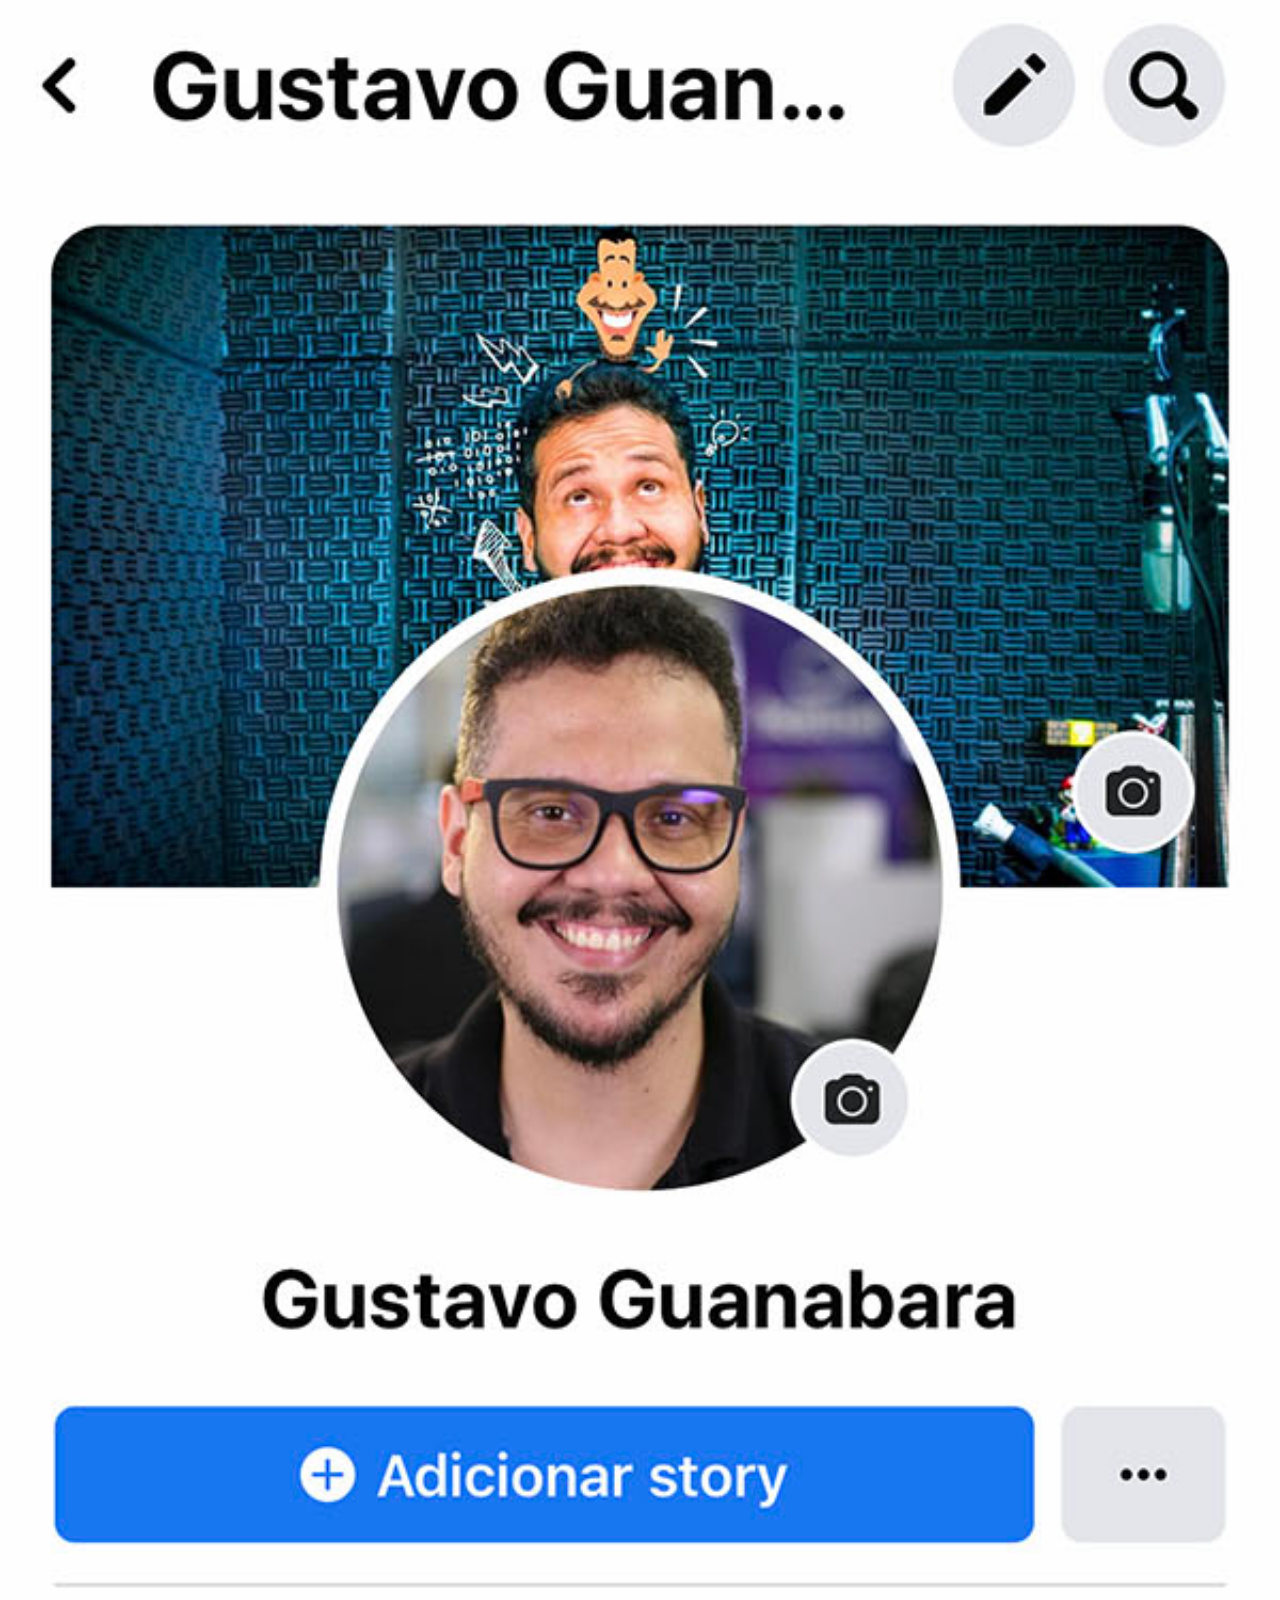
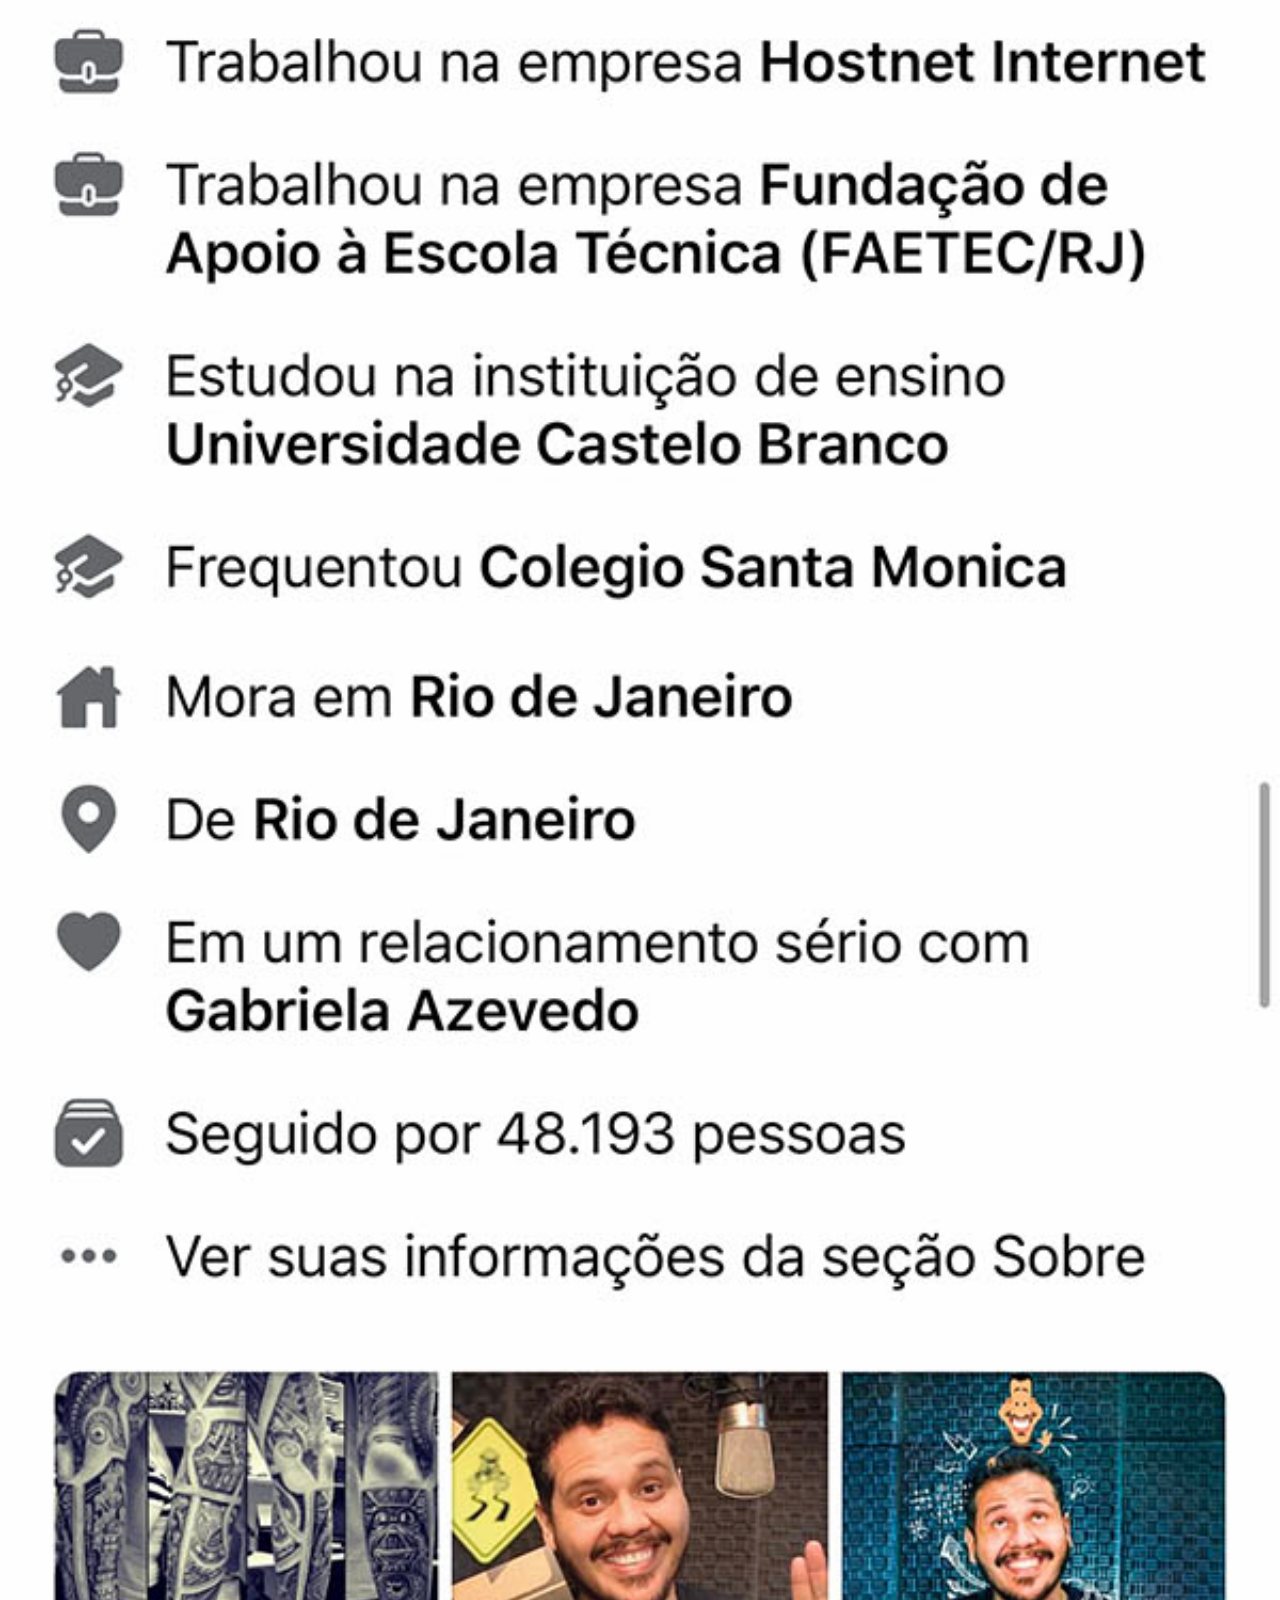
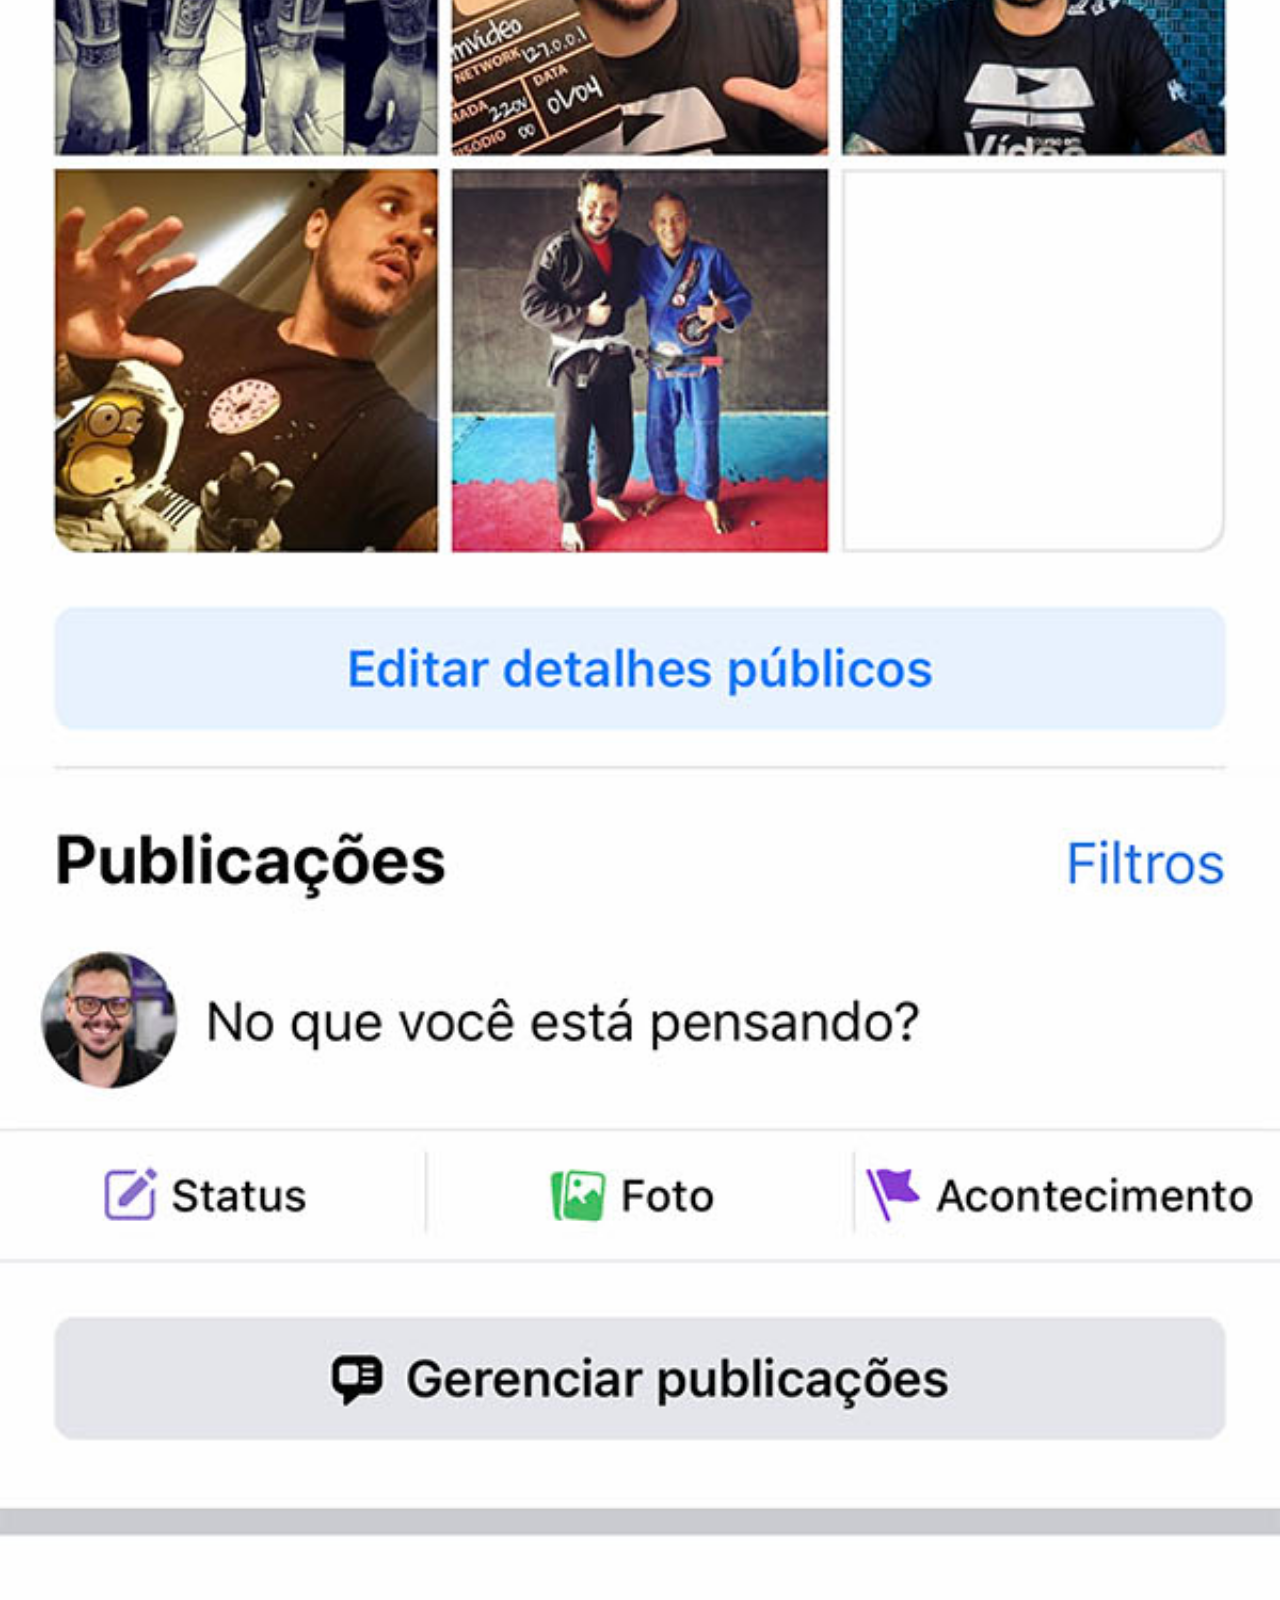
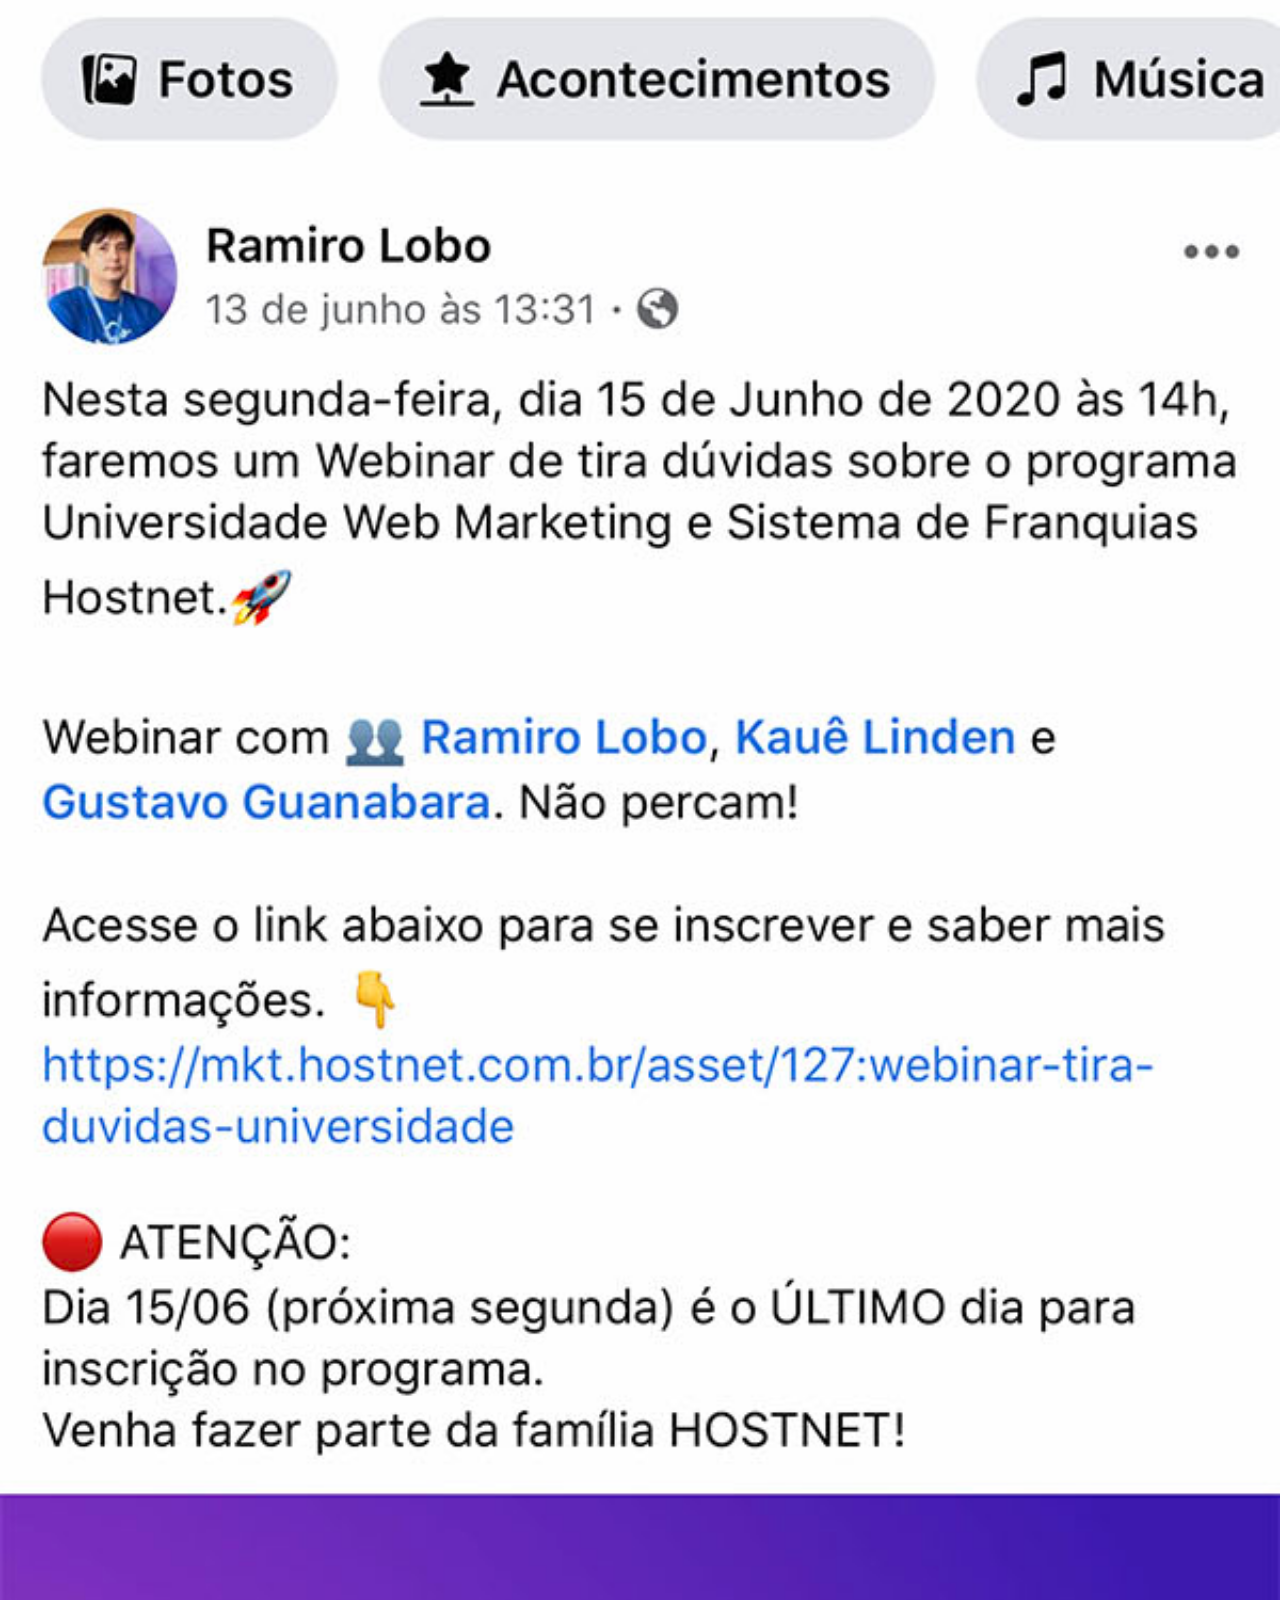
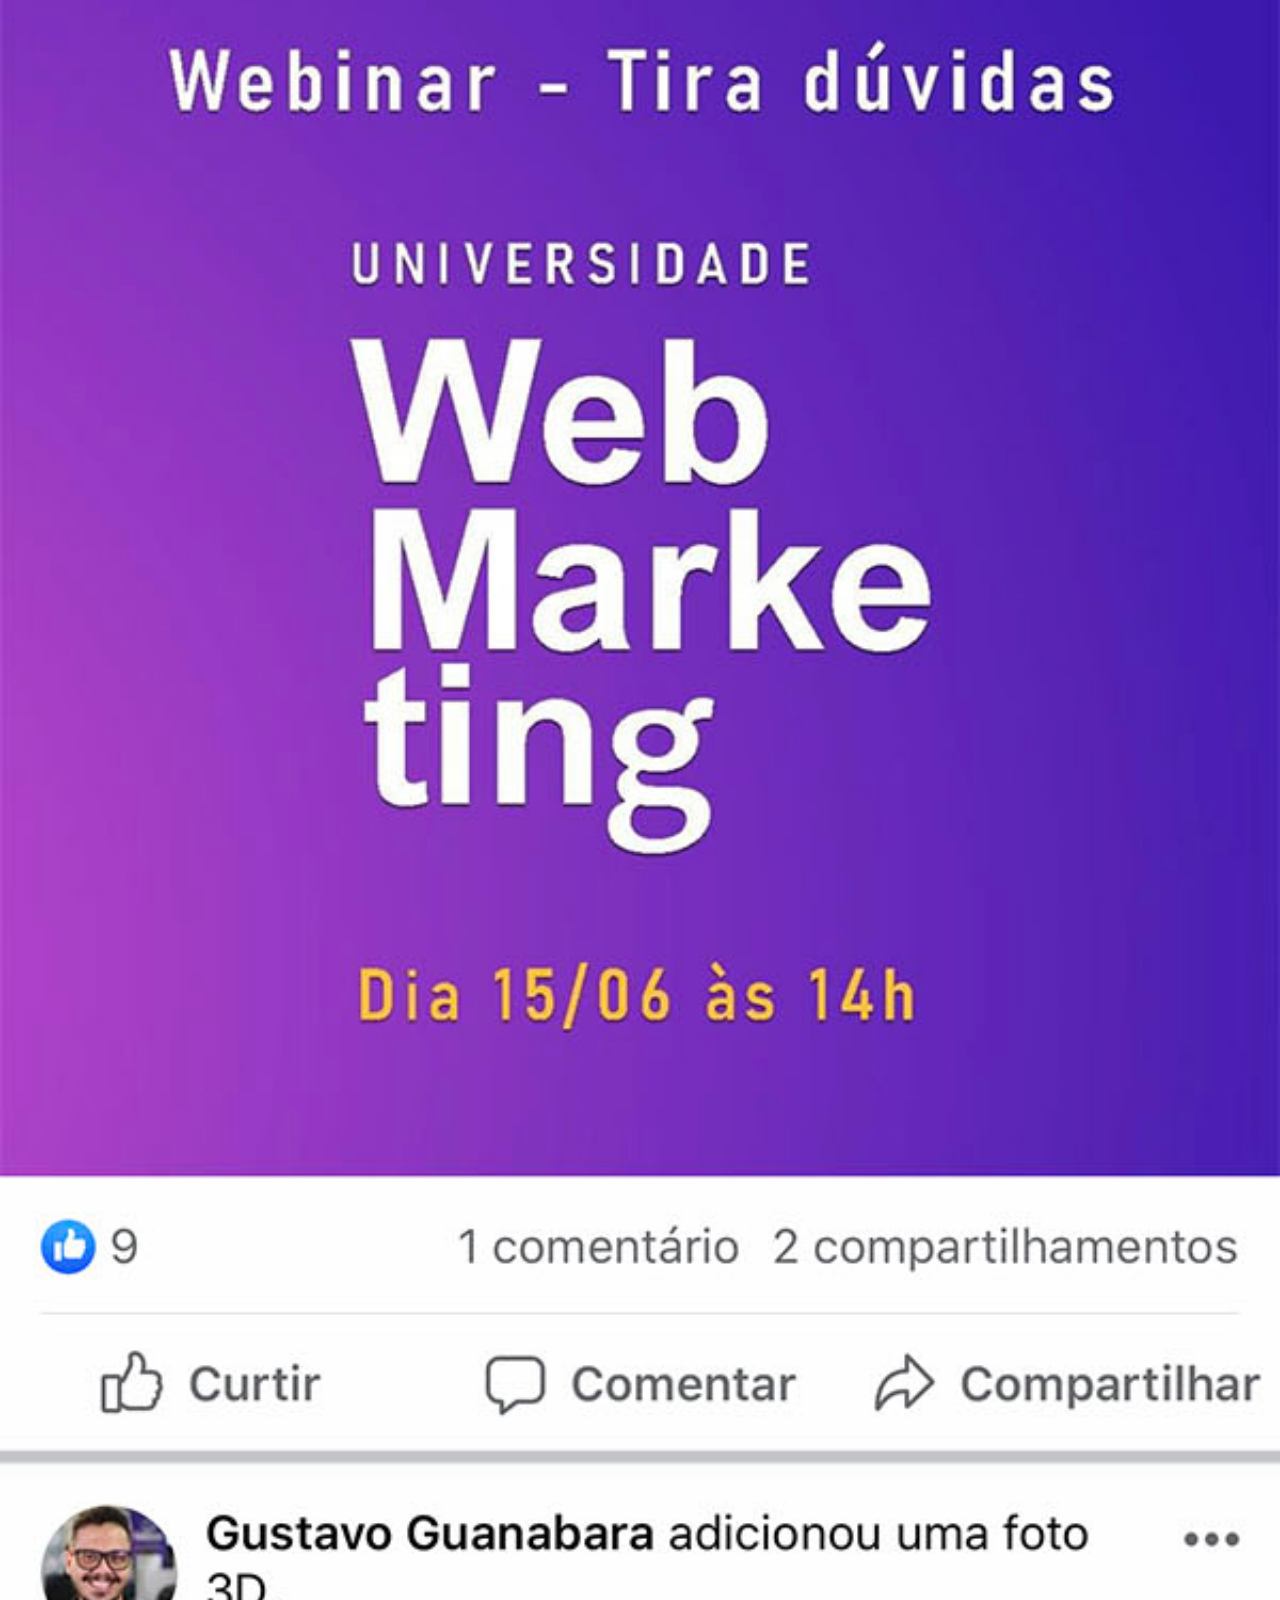
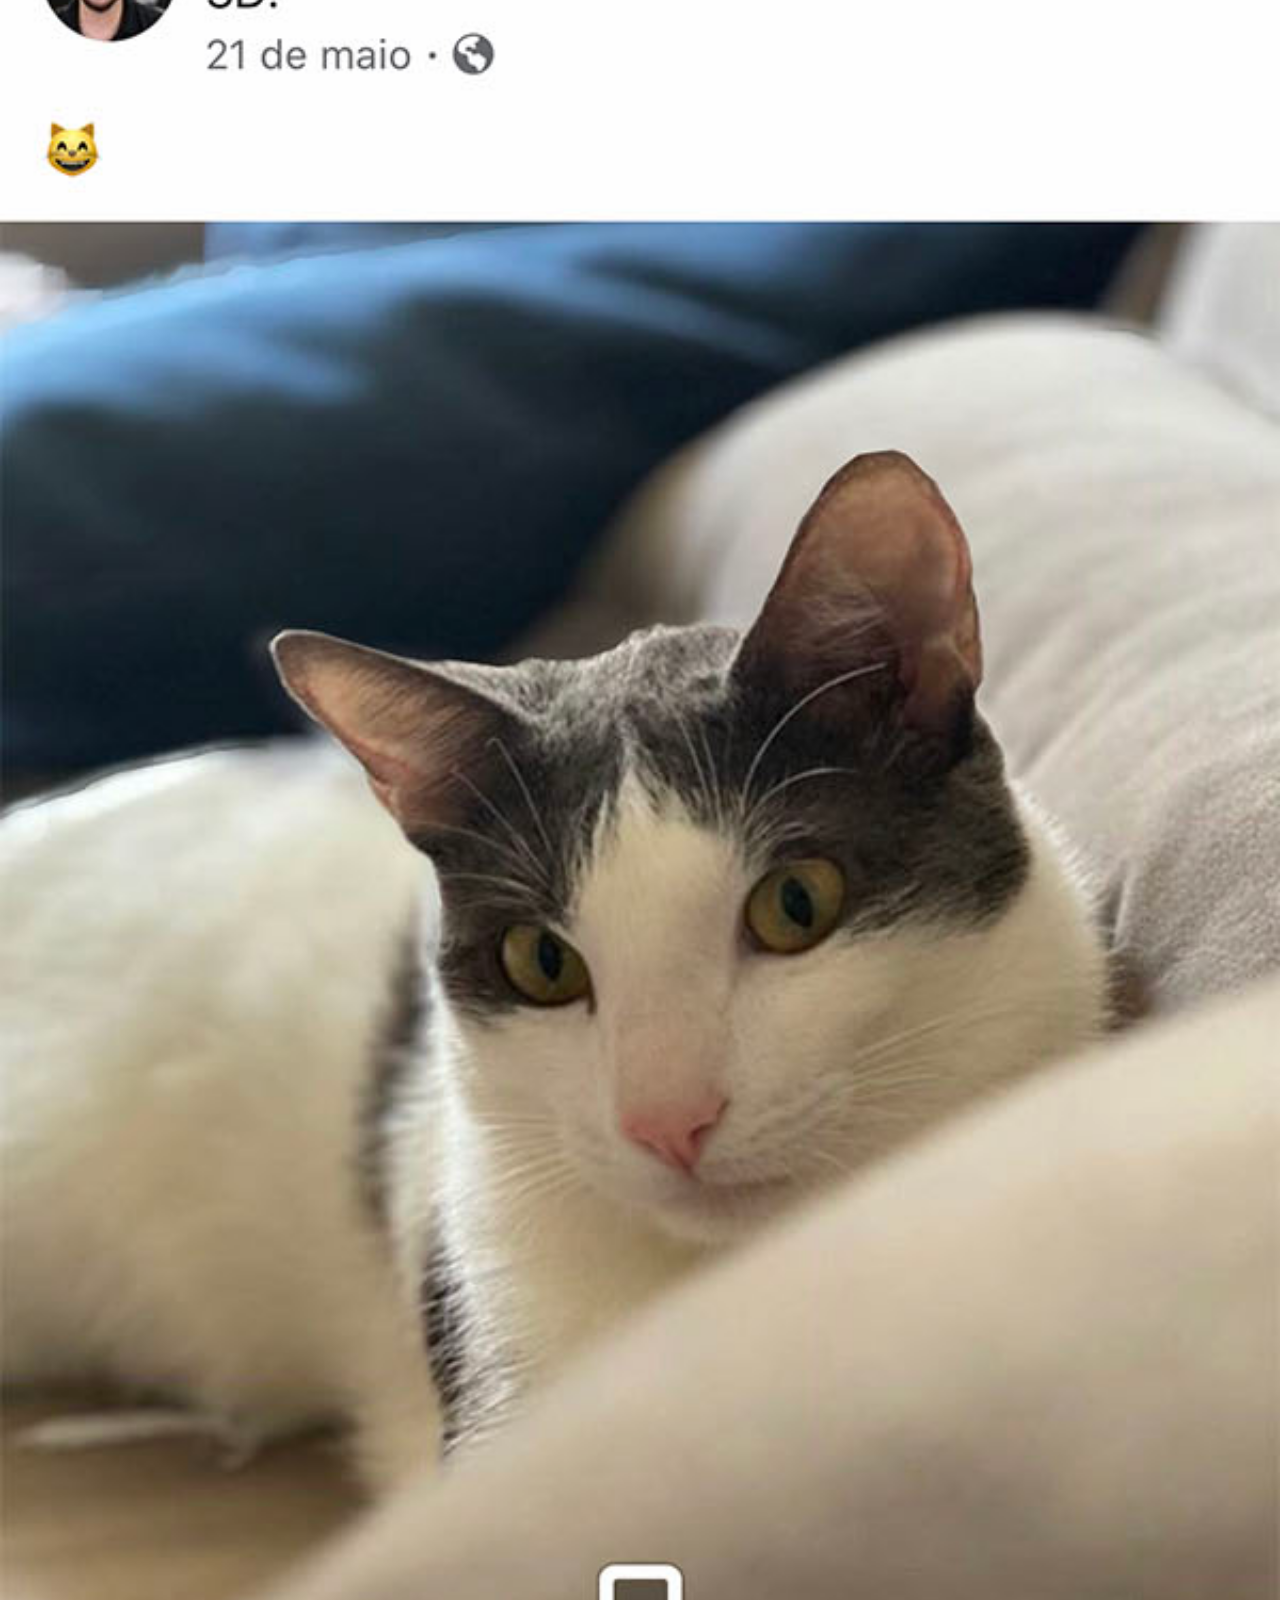
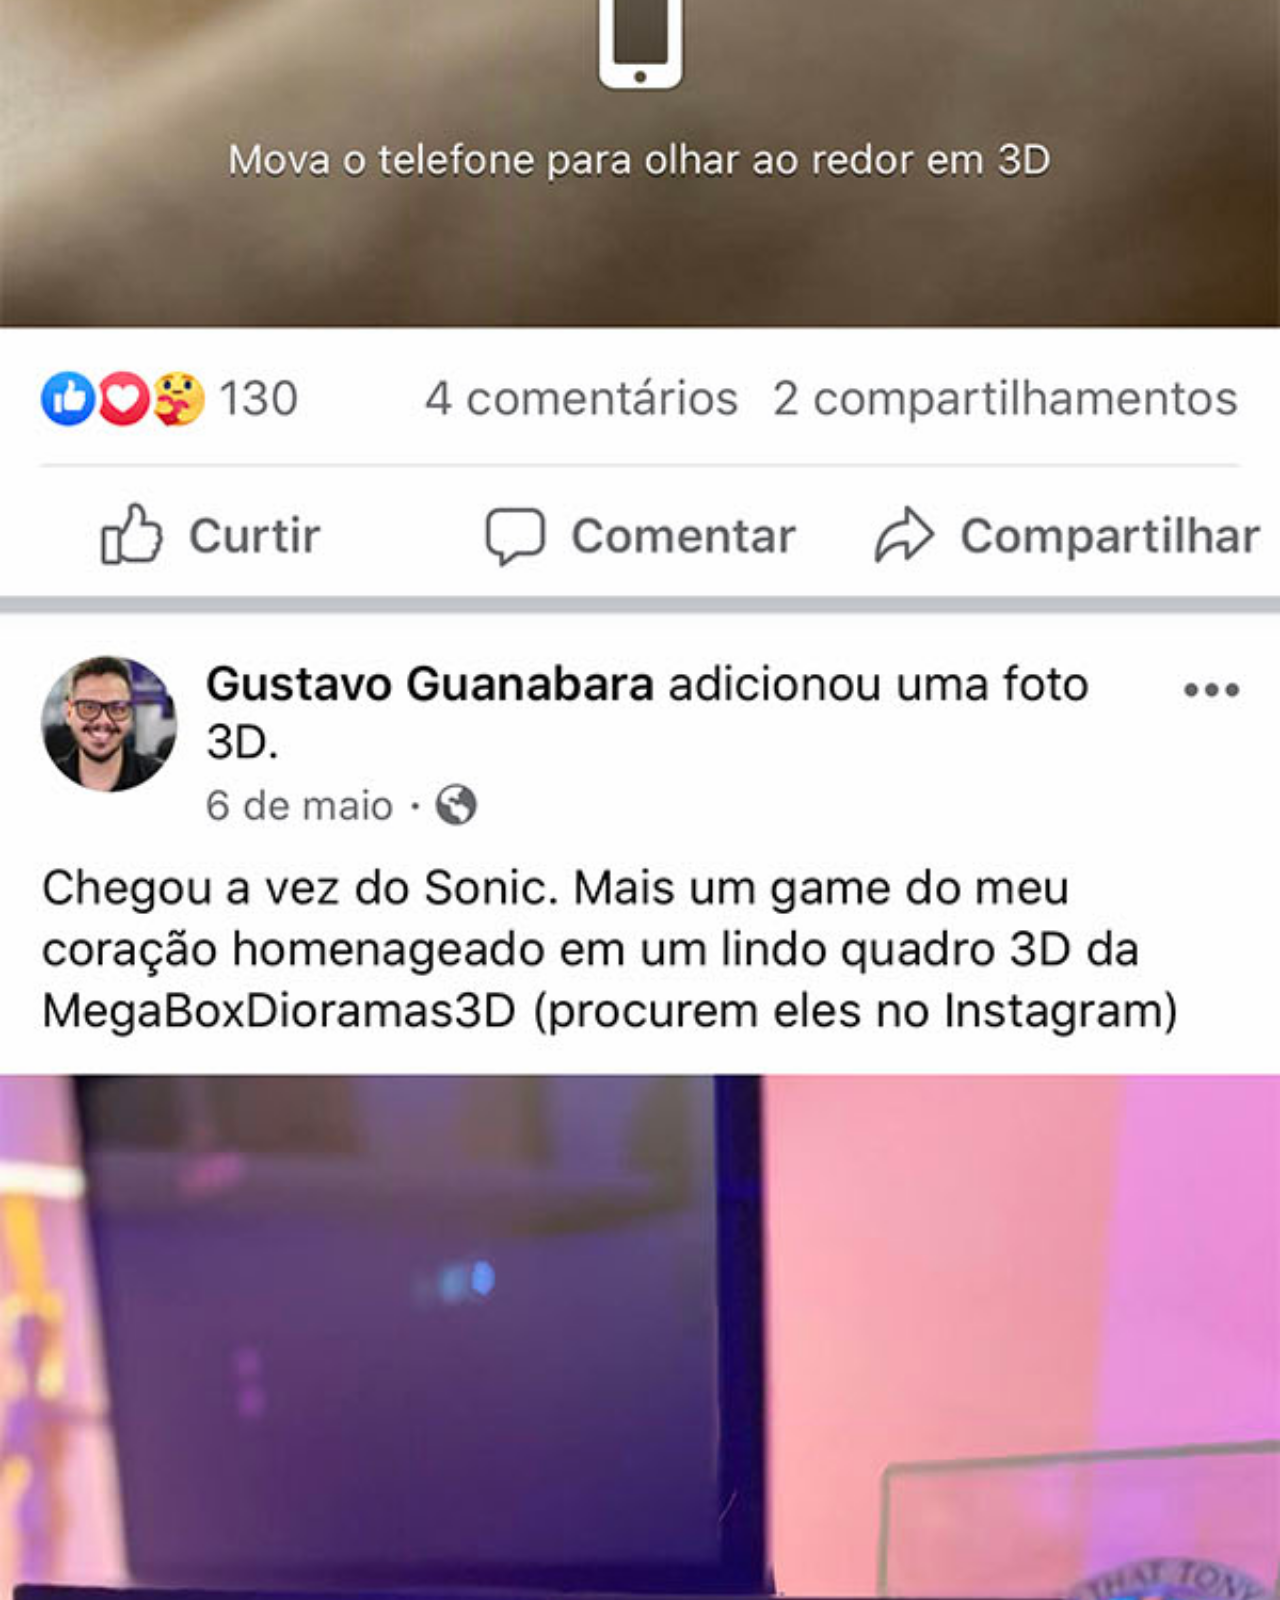
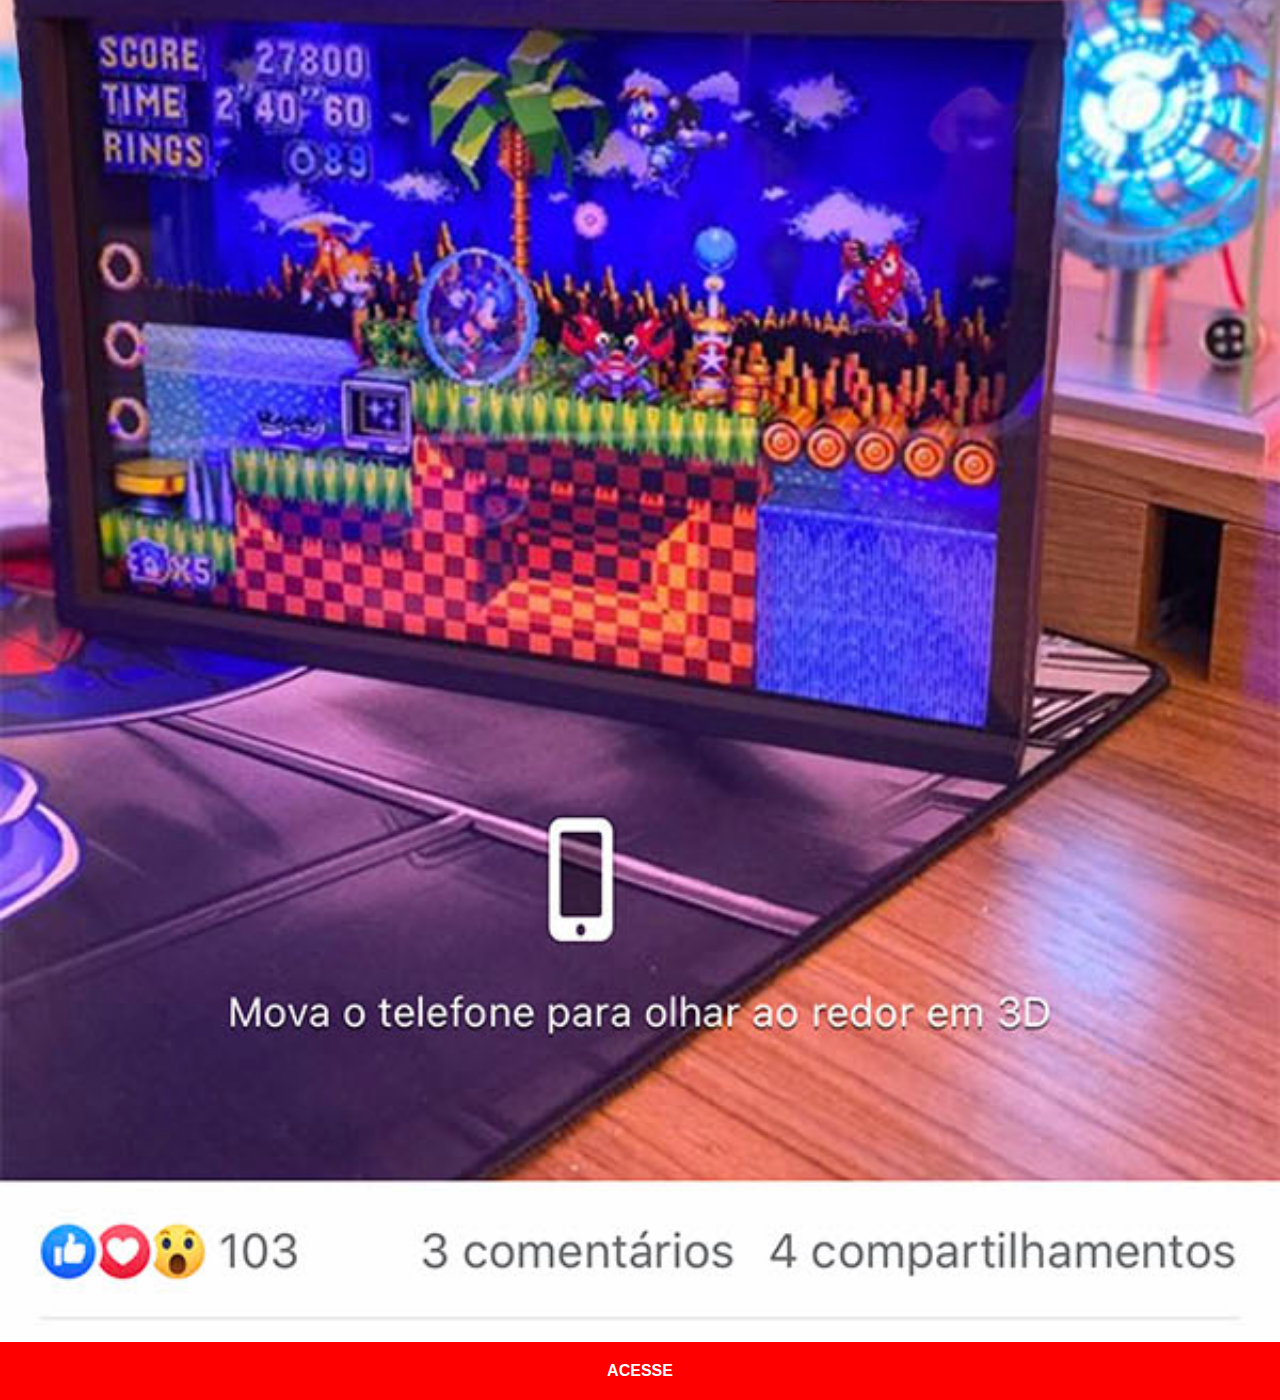
==== facebook.html @ 6b6bf506 "projeto pronto" ====
<!DOCTYPE html>
<html lang="pt-br">
<head>
    <meta charset="UTF-8">
    <meta http-equiv="X-UA-Compatible" content="IE=edge">
    <meta name="viewport" content="width=device-width, initial-scale=1.0">
    <title>Home</title>
</head>

<style>
    
    body {
        background-color: white;
    }
    
    * {
        margin: 0px;
        padding: 0px;
        font-family: Arial, Helvetica, sans-serif;
    }

    ::-webkit-scrollbar {
        width: 0px;
        height: 0px;
    }

   img {
    width: 100vw;
   }
    
   a {
    display: block;
    color: white;
    background-color: red;
    padding: 20px;
    text-align: center;
    font-weight: bolder;
    text-decoration: none;
   }

</style>

<body>
    <img src="imagens/tela-facebook.jpg" alt="Facebook">
    <a href="https://www.facebook.com/CursosEmVideo/" target="_blank">ACESSE</a>
</body>
</html>
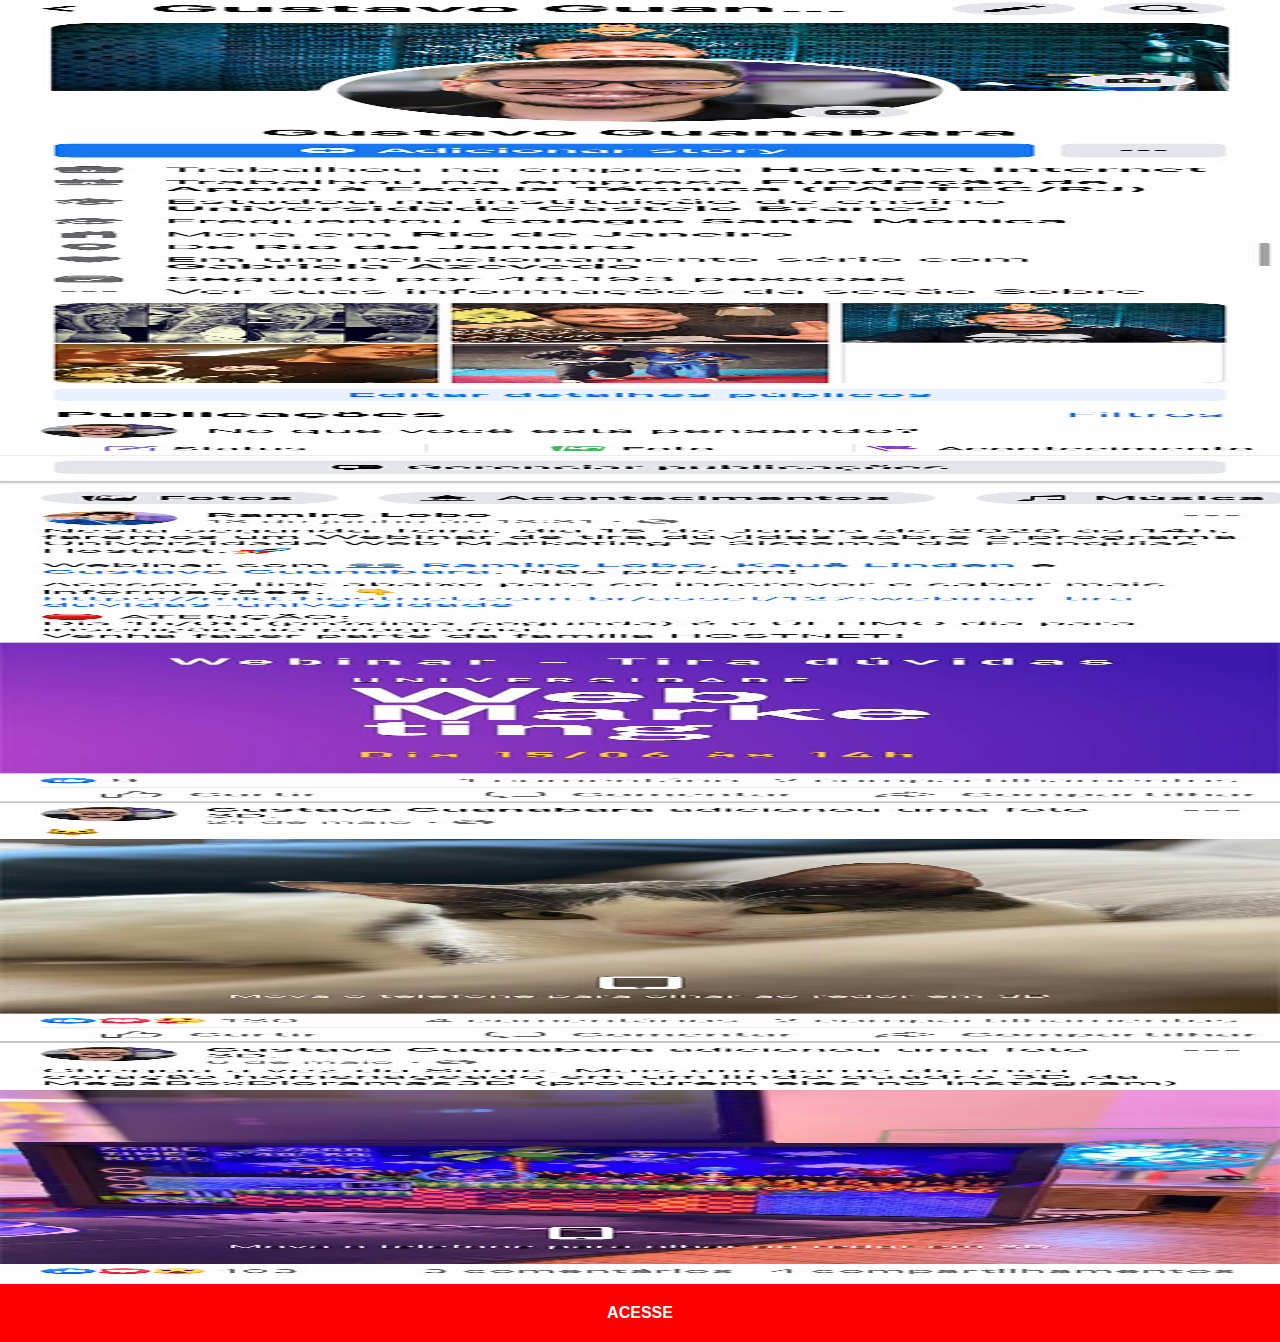
==== commit cd1c438a: "resolvendo 1 bug" ====
--- a/facebook.html
+++ b/facebook.html
@@ -26,6 +26,7 @@
 
    img {
     width: 100vw;
+    height: 100vw;
    }
     
    a {
